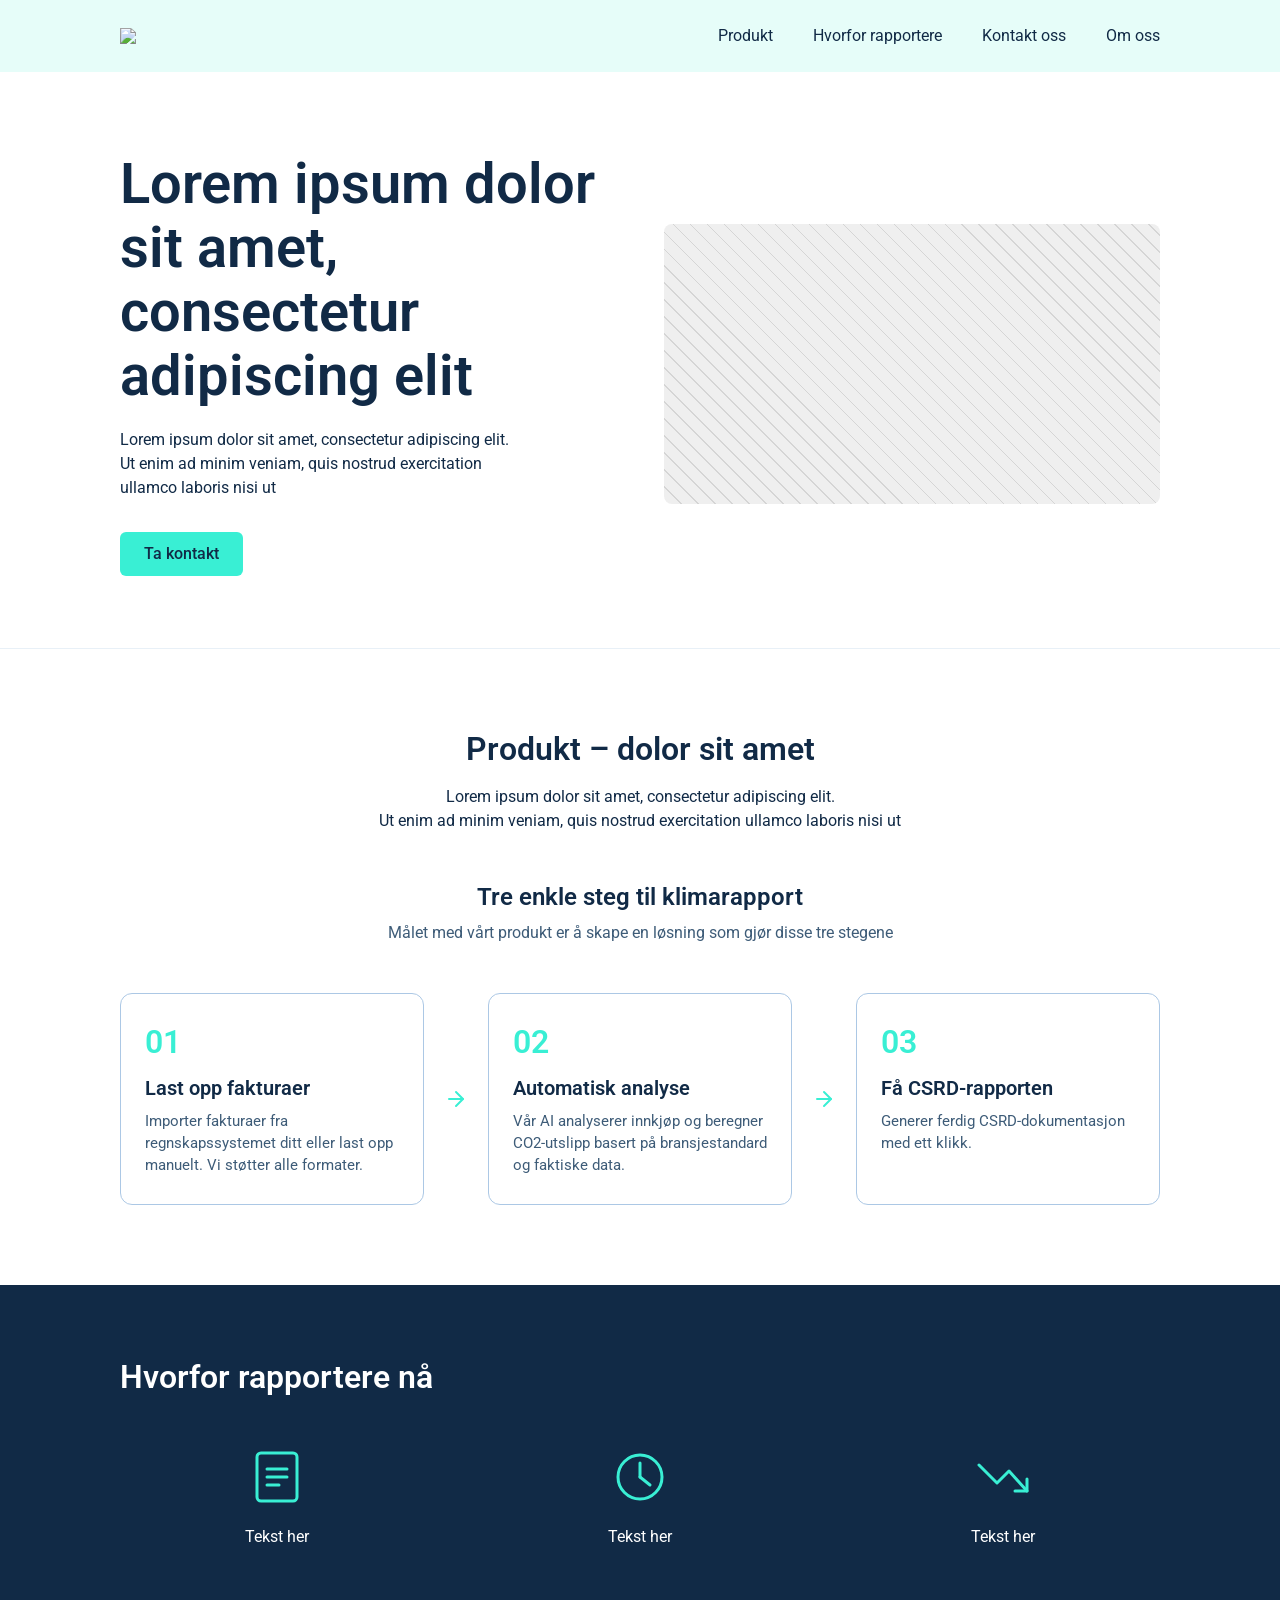
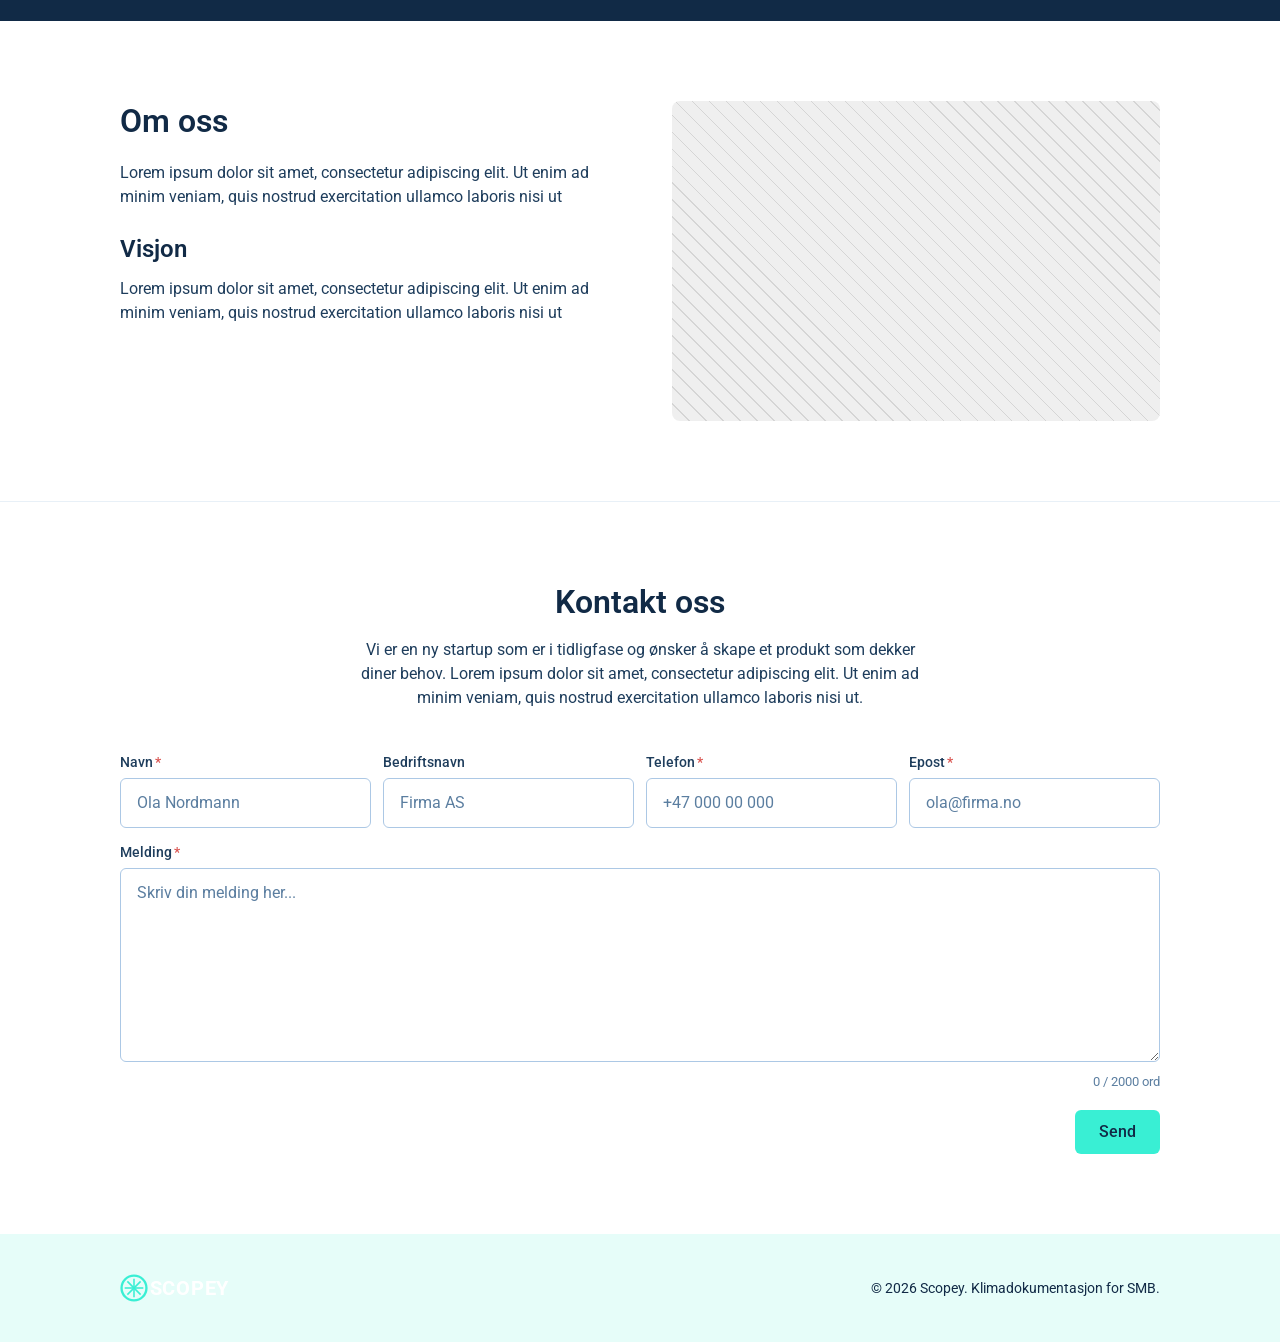
==== scopey.html @ 658cd79e "Add files via upload" ====
<!DOCTYPE html>
<html lang="no">
<head>
  <meta charset="UTF-8" />
  <meta name="viewport" content="width=device-width, initial-scale=1.0" />
  <title>Scopey – Klimadokumentasjon for SMB</title>
  <link href="https://fonts.googleapis.com/css2?family=Roboto:wght@400;500;600;700&display=swap" rel="stylesheet" />
  <link rel="stylesheet" href="scopey.css" />
</head>
<body>

  <!-- ═══ NAVBAR ══════════════════════════════════════ -->
  <nav>
    <div class="container nav-inner">
      <a href="#" class="logo">
        <img src="/Ikoner/SCOPEY LOGO.png">
      </a>
      <ul class="nav-links">
        <li><a href="#produkt">Produkt</a></li>
        <li><a href="#why">Hvorfor rapportere</a></li>
        <li><a href="#contact">Kontakt oss</a></li>
        <li><a href="#about">Om oss</a></li>
      </ul>
    </div>
  </nav>

  <!-- ═══ HERO ═════════════════════════════════════════ -->
  <section class="hero" id="hero">
    <div class="container">
      <div class="hero-inner">
        <div class="hero-text">
          <h1>Lorem ipsum dolor sit amet, consectetur adipiscing elit</h1>
          <p class="body-text">Lorem ipsum dolor sit amet, consectetur adipiscing elit. Ut enim ad minim veniam, quis nostrud exercitation ullamco laboris nisi ut</p>
          <a href="#contact" class="btn btn-primary">Ta kontakt</a>
        </div>
        <div class="img-placeholder img-placeholder-hero"></div>
      </div>
    </div>
  </section>

  <div class="section-divider"></div>

  <!-- ═══ PRODUCT ══════════════════════════════════════ -->
  <section class="section-product" id="produkt">
    <div class="container">
      <h2>Produkt – dolor sit amet</h2>
      <p class="body-text">Lorem ipsum dolor sit amet, consectetur adipiscing elit.<br>Ut enim ad minim veniam, quis nostrud exercitation ullamco laboris nisi ut</p>

      <h3 class="steps-header">Tre enkle steg til klimarapport</h3>
      <p class="body-text steps-subheader">Målet med vårt produkt er å skape en løsning som gjør disse tre stegene</p>

      <div class="steps-grid">

        <div class="step-card">
          <div class="step-number">01</div>
          <h3>Last opp fakturaer</h3>
          <p>Importer fakturaer fra regnskapssystemet ditt eller last opp manuelt. Vi støtter alle formater.</p>
        </div>

        <div class="step-arrow">
          <svg width="24" height="24" viewBox="0 0 24 24" fill="none" stroke="currentColor" stroke-width="2" stroke-linecap="round" stroke-linejoin="round">
            <line x1="5" y1="12" x2="19" y2="12"/>
            <polyline points="12 5 19 12 12 19"/>
          </svg>
        </div>

        <div class="step-card">
          <div class="step-number">02</div>
          <h3>Automatisk analyse</h3>
          <p>Vår AI analyserer innkjøp og beregner CO2-utslipp basert på bransjestandard og faktiske data.</p>
        </div>

        <div class="step-arrow">
          <svg width="24" height="24" viewBox="0 0 24 24" fill="none" stroke="currentColor" stroke-width="2" stroke-linecap="round" stroke-linejoin="round">
            <line x1="5" y1="12" x2="19" y2="12"/>
            <polyline points="12 5 19 12 12 19"/>
          </svg>
        </div>

        <div class="step-card">
          <div class="step-number">03</div>
          <h3>Få CSRD-rapporten</h3>
          <p>Generer ferdig CSRD-dokumentasjon med ett klikk.</p>
        </div>

      </div>
    </div>
  </section>

  <!-- ═══ WHY SECTION ══════════════════════════════════ -->
  <section class="section-why" id="why">
    <div class="container">
      <h2>Hvorfor rapportere nå</h2>
      <div class="why-grid">

        <div class="why-item">
          <svg class="why-icon" width="64" height="64" viewBox="0 0 64 64" fill="none" stroke="#39EFD4" stroke-width="3" stroke-linecap="round" stroke-linejoin="round">
            <rect x="12" y="8" width="40" height="48" rx="4"/>
            <line x1="22" y1="24" x2="42" y2="24"/>
            <line x1="22" y1="32" x2="42" y2="32"/>
            <line x1="22" y1="40" x2="34" y2="40"/>
          </svg>
          <p>Tekst her</p>
        </div>

        <div class="why-item">
          <svg class="why-icon" width="64" height="64" viewBox="0 0 64 64" fill="none" stroke="#39EFD4" stroke-width="3" stroke-linecap="round" stroke-linejoin="round">
            <circle cx="32" cy="32" r="22"/>
            <line x1="32" y1="18" x2="32" y2="32"/>
            <line x1="32" y1="32" x2="42" y2="40"/>
          </svg>
          <p>Tekst her</p>
        </div>

        <div class="why-item">
          <svg class="why-icon" width="64" height="64" viewBox="0 0 64 64" fill="none" stroke="#39EFD4" stroke-width="3" stroke-linecap="round" stroke-linejoin="round">
            <polyline points="8,20 26,38 38,26 56,46"/>
            <polyline points="44,46 56,46 56,34"/>
          </svg>
          <p>Tekst her</p>
        </div>

      </div>
    </div>
  </section>

  <!-- ═══ ABOUT ═════════════════════════════════════════ -->
  <section class="section-about" id="about">
    <div class="container">
      <div class="about-inner">
        <div class="about-text">
          <h2>Om oss</h2>
          <p class="body-text">Lorem ipsum dolor sit amet, consectetur adipiscing elit. Ut enim ad minim veniam, quis nostrud exercitation ullamco laboris nisi ut</p>
          <h3>Visjon</h3>
          <p class="body-text">Lorem ipsum dolor sit amet, consectetur adipiscing elit. Ut enim ad minim veniam, quis nostrud exercitation ullamco laboris nisi ut</p>
        </div>
        <div class="img-placeholder img-placeholder-about"></div>
      </div>
    </div>
  </section>

  <div class="section-divider"></div>

  <!-- ═══ CONTACT ═══════════════════════════════════════ -->
  <section class="section-contact" id="contact">
    <div class="container">
      <h2>Kontakt oss</h2>
      <p class="body-text">Vi er en ny startup som er i tidligfase og ønsker å skape et produkt som dekker diner behov. Lorem ipsum dolor sit amet, consectetur adipiscing elit. Ut enim ad minim veniam, quis nostrud exercitation ullamco laboris nisi ut.</p>

      <!-- Suksessmelding -->
      <div id="form-success" class="msg-success">
        <p>✓ Melding sendt!</p>
        <p>Takk for din henvendelse. Vi tar kontakt så snart som mulig.</p>
      </div>

      <!-- Feilmelding -->
      <div id="form-error" class="msg-error">
        <p>Noe gikk galt. Prøv igjen eller send e-post direkte.</p>
      </div>

      <form id="contact-form" class="contact-form" novalidate>
        <div class="form-row-4">

          <div class="form-group">
            <label class="form-label" for="f-navn">Navn<span class="required">*</span></label>
            <input id="f-navn" class="form-field" type="text" name="navn" placeholder="Ola Nordmann" />
            <span class="field-error" id="err-navn">Vennligst fyll inn navn.</span>
          </div>

          <div class="form-group">
            <label class="form-label" for="f-bedrift">Bedriftsnavn</label>
            <input id="f-bedrift" class="form-field" type="text" name="bedriftsnavn" placeholder="Firma AS" />
          </div>

          <div class="form-group">
            <label class="form-label" for="f-telefon">Telefon<span class="required">*</span></label>
            <input id="f-telefon" class="form-field" type="tel" name="telefon" placeholder="+47 000 00 000" />
            <span class="field-error" id="err-telefon">Vennligst fyll inn telefonnummer.</span>
          </div>

          <div class="form-group">
            <label class="form-label" for="f-epost">Epost<span class="required">*</span></label>
            <input id="f-epost" class="form-field" type="email" name="epost" placeholder="ola@firma.no" />
            <span class="field-error" id="err-epost">Vennligst fyll inn en gyldig e-postadresse.</span>
          </div>

        </div>

        <div class="form-group" style="margin-bottom: 16px;">
          <label class="form-label" for="f-melding">Melding<span class="required">*</span></label>
          <textarea id="f-melding" class="form-field" name="melding" placeholder="Skriv din melding her..." rows="7"></textarea>
          <div style="display: flex; justify-content: space-between; align-items: center;">
            <span class="field-error" id="err-melding">Vennligst skriv en melding (maks 2000 ord).</span>
            <span style="flex:1"></span>
            <span class="word-counter" id="word-counter">0 / 2000 ord</span>
          </div>
        </div>

        <div class="form-submit">
          <button id="submit-btn" type="submit" class="btn btn-primary">Send</button>
        </div>
      </form>
    </div>
  </section>

  <!-- ═══ FOOTER ════════════════════════════════════════ -->
  <footer>
    <div class="container footer-inner">
      <svg height="28" viewBox="0 0 160 36" fill="none" xmlns="http://www.w3.org/2000/svg">
        <circle cx="18" cy="18" r="16" stroke="#39EFD4" stroke-width="3" fill="none"/>
        <line x1="18" y1="6"  x2="18" y2="30" stroke="#39EFD4" stroke-width="2"/>
        <line x1="6"  y1="18" x2="30" y2="18" stroke="#39EFD4" stroke-width="2"/>
        <line x1="9.5"  y1="9.5"  x2="26.5" y2="26.5" stroke="#39EFD4" stroke-width="2"/>
        <line x1="26.5" y1="9.5"  x2="9.5"  y2="26.5" stroke="#39EFD4" stroke-width="2"/>
        <text x="38" y="27" font-family="Roboto, sans-serif" font-weight="700" font-size="26" fill="#ffffff" letter-spacing="1">SCOPEY</text>
      </svg>
      <p class="footer-copy">© 2026 Scopey. Klimadokumentasjon for SMB.</p>
    </div>
  </footer>

  <script src="scopey.js"></script>
</body>
</html>
---- scopey.css ----
/* ─── CSS Variables ─────────────────────────────── */
:root {
  /* Primary (Accent) */
  --accent-50:  #f0f5fb;
  --accent-100: #dce8f5;
  --accent-200: #c3d7ee;
  --accent-300: #acc8e5;
  --accent-400: #8fb4d9;
  --accent-500: #6b97c4;
  --accent-600: #4d7aaf;

  /* Neutral */
  --neutral-900: #112a46;
  --neutral-700: #1e3d5c;
  --neutral-500: #3e5c78;
  --neutral-400: #5b7ea0;
  --neutral-300: #8bafc8;
  --neutral-200: #bdd3e5;
  --neutral-100: #e8f0f7;
  --neutral-50:  #f5f8fb;

  /* Secondary (Brand green) */
  --brand-900:  #003E35;
  --brand-700:  #0d6b55;
  --brand-500:  #12a07e;
  --brand-400:  #20c49a;
  --brand-300:  #39efd4;
  --brand-200:  #7af6e4;
  --brand-100:  #b5faf2;
  --brand-50:   #e6fdf9;

  /* Semantic */
  --error:   #d9534f;
  --success: #4cce4c;
  --warning: #d4b84a;
  --default: #e6fdf9;

  /* Text */
  --text-primary:   #112a46;
  --text-secondary: #acc8e5;
  --text-on-dark:   #ffffff;

  /* Borders */
  --border-default: #5b7ea0;
  --border-light:   #acc8e5;
  --border-brand:   #0d6b55;

  /* Border hover */
  --border-hover-dark:  #1e3d5c;
  --border-hover-light: #bdd3e5;
  --border-hover-brand: #0a3d30;

  /* Layout */
  --max-width: 1120px;
  --nav-height: 72px;
}

/* ─── Reset & Base ──────────────────────────────── */
*, *::before, *::after { box-sizing: border-box; margin: 0; padding: 0; }

html { scroll-behavior: smooth; }

body {
  font-family: 'Roboto', sans-serif;
  font-size: 16px;
  font-weight: 400;
  line-height: 24px;
  color: var(--text-primary);
  background: #fff;
}

img { display: block; max-width: 100%; }
a   { text-decoration: none; color: inherit; }

/* ─── Typography ────────────────────────────────── */
h1 {
  font-size: 56px;
  font-weight: 600;
  line-height: 64px;
  color: var(--neutral-900);
}
h2 {
  font-size: 32px;
  font-weight: 600;
  line-height: 40px;
  color: var(--neutral-900);
}
h3 {
  font-size: 24px;
  font-weight: 600;
  line-height: 32px;
  color: var(--neutral-900);
}
.body-text {
  font-size: 16px;
  font-weight: 400;
  line-height: 24px;
}
.small-text {
  font-size: 14px;
  font-weight: 400;
  line-height: 22px;
}
.label {
  font-size: 16px;
  font-weight: 500;
  line-height: 24px;
}

/* ─── Utility ───────────────────────────────────── */
.container {
  width: 100%;
  max-width: var(--max-width);
  margin: 0 auto;
  padding: 0 40px;
}

/* ─── Button ────────────────────────────────────── */
.btn {
  display: inline-flex;
  align-items: center;
  justify-content: center;
  padding: 10px 24px;
  border-radius: 6px;
  font-family: 'Roboto', sans-serif;
  font-size: 16px;
  font-weight: 500;
  line-height: 24px;
  cursor: pointer;
  border: none;
  transition: background 0.2s, color 0.2s;
}
.btn-primary {
  background: var(--brand-300);
  color: var(--neutral-900);
}
.btn-primary:hover { background: var(--brand-400); }

/* ─── NAVBAR ────────────────────────────────────── */
nav {
  position: sticky;
  top: 0;
  z-index: 100;
  background: var(--brand-50);
  height: var(--nav-height);
}
.nav-inner {
  display: flex;
  align-items: center;
  justify-content: space-between;
  height: 100%;
}
.logo {
  display: flex;
  align-items: center;
  gap: 0;
}
.logo-svg { height: 32px; }

.nav-links {
  display: flex;
  align-items: center;
  gap: 40px;
  list-style: none;
}
.nav-links a {
  color: var(--text-primary);
  font-size: 16px;
  font-weight: 400;
  line-height: 24px;
  transition: color 0.2s;
}
.nav-links a:hover { color: var(--neutral-700); }

/* ─── HERO ──────────────────────────────────────── */
.hero {
  padding: 80px 0 72px;
}
.hero-inner {
  display: grid;
  grid-template-columns: 1fr 1fr;
  align-items: center;
  gap: 48px;
}
.hero-text h1 { margin-bottom: 20px; }
.hero-text p  { margin-bottom: 32px; color: var(--neutral-900); max-width: 400px; }

.img-placeholder {
  background: repeating-linear-gradient(
    45deg,
    #d5d5d5 0px, #d5d5d5 1px,
    #efefef 1px, #efefef 12px
  );
  border-radius: 8px;
}
.img-placeholder-hero  { height: 280px; }
.img-placeholder-about { height: 320px; }

/* ─── PRODUCT SECTION ───────────────────────────── */
.section-product {
  padding: 80px 0;
  text-align: center;
}
.section-product h2 { margin-bottom: 16px; }
.section-product > .container > .body-text {
  max-width: 560px;
  margin: 0 auto 48px;
}
.steps-header    { margin-bottom: 8px; }
.steps-subheader { color: var(--neutral-500); margin-bottom: 40px; }

.steps-grid {
  display: grid;
  grid-template-columns: 1fr auto 1fr auto 1fr;
  align-items: stretch;
  gap: 0;
}
.step-card {
  background: #fff;
  border: 1px solid var(--border-light);
  border-radius: 12px;
  padding: 28px 24px;
  text-align: left;
  display: flex;
  flex-direction: column;
}
.step-number {
  font-size: 32px;
  font-weight: 600;
  line-height: 40px;
  color: var(--brand-300);
  margin-bottom: 12px;
}
.step-card h3 { margin-bottom: 8px; font-size: 20px; line-height: 28px; }
.step-card p  { color: var(--neutral-500); font-size: 15px; line-height: 22px; flex: 1; }

.step-arrow {
  display: flex;
  align-items: center;
  justify-content: center;
  padding: 0 20px;
}
.step-arrow svg { color: var(--brand-300); flex-shrink: 0; }

/* ─── WHY SECTION ───────────────────────────────── */
.section-why {
  background: var(--neutral-900);
  padding: 72px 0;
}
.section-why h2 { color: #fff; margin-bottom: 48px; }

.why-grid {
  display: grid;
  grid-template-columns: repeat(3, 1fr);
  gap: 48px;
  text-align: center;
}
.why-item { display: flex; flex-direction: column; align-items: center; gap: 16px; }
.why-icon { color: var(--brand-300); }
.why-item p { color: #fff; font-size: 16px; }

/* ─── ABOUT SECTION ─────────────────────────────── */
.section-about { padding: 80px 0; }
.about-inner {
  display: grid;
  grid-template-columns: 1fr 1fr;
  gap: 64px;
  align-items: start;
}
.about-text h2 { margin-bottom: 20px; }
.about-text p  { margin-bottom: 24px; color: var(--neutral-700); }
.about-text h3 { margin-bottom: 12px; }

/* ─── CONTACT SECTION ───────────────────────────── */
.section-contact {
  padding: 80px 0;
  text-align: center;
}
.section-contact h2 { margin-bottom: 16px; }
.section-contact > .container > .body-text {
  max-width: 560px;
  margin: 0 auto 40px;
  color: var(--neutral-700);
}

/* Form */
.form-group   { display: flex; flex-direction: column; gap: 4px; }
.form-label   { font-size: 14px; font-weight: 500; color: var(--neutral-700); text-align: left; }
.form-label .required { color: var(--error); margin-left: 2px; }

.field-error {
  font-size: 13px;
  color: var(--error);
  display: none;
  text-align: left;
  margin-top: 2px;
}

.form-field {
  width: 100%;
  padding: 12px 16px;
  border: 1px solid var(--border-light);
  border-radius: 6px;
  font-family: 'Roboto', sans-serif;
  font-size: 16px;
  font-weight: 400;
  line-height: 24px;
  color: var(--text-primary);
  background: #fff;
  outline: none;
  transition: border-color 0.2s;
}
.form-field::placeholder { color: var(--neutral-400); }
.form-field:focus         { border-color: var(--brand-300); }
.form-field.invalid       { border-color: var(--error) !important; background: #fff8f8; }
.form-field.valid         { border-color: var(--brand-400); }

textarea.form-field {
  resize: vertical;
  min-height: 160px;
}

.form-row-4 {
  display: grid;
  grid-template-columns: 1fr 1fr 1fr 1fr;
  gap: 12px;
  margin-bottom: 12px;
}

.word-counter {
  font-size: 13px;
  color: var(--neutral-400);
  text-align: right;
  margin-top: 4px;
}
.word-counter.over { color: var(--error); font-weight: 500; }

.form-submit { display: flex; justify-content: flex-end; }

/* Feedback messages */
.msg-success {
  display: none;
  background: var(--brand-50);
  border: 1px solid var(--brand-300);
  border-radius: 8px;
  padding: 24px;
  text-align: center;
  margin-bottom: 24px;
}
.msg-success p:first-child {
  color: var(--neutral-900);
  font-size: 18px;
  font-weight: 600;
  margin-bottom: 8px;
}
.msg-success p:last-child { color: var(--neutral-700); }

.msg-error {
  display: none;
  background: #fdf0f0;
  border: 1px solid var(--error);
  border-radius: 8px;
  padding: 16px;
  text-align: center;
  margin-bottom: 24px;
}
.msg-error p { color: var(--error); }

/* ─── DIVIDER ───────────────────────────────────── */
.section-divider { width: 100%; height: 1px; background: var(--neutral-100); }

/* ─── FOOTER ────────────────────────────────────── */
footer {
  background: var(--brand-50);
  padding: 40px 0;
}
.footer-inner {
  display: flex;
  align-items: center;
  justify-content: space-between;
}
.footer-copy { color: var(--text-primary); font-size: 14px; line-height: 22px; }
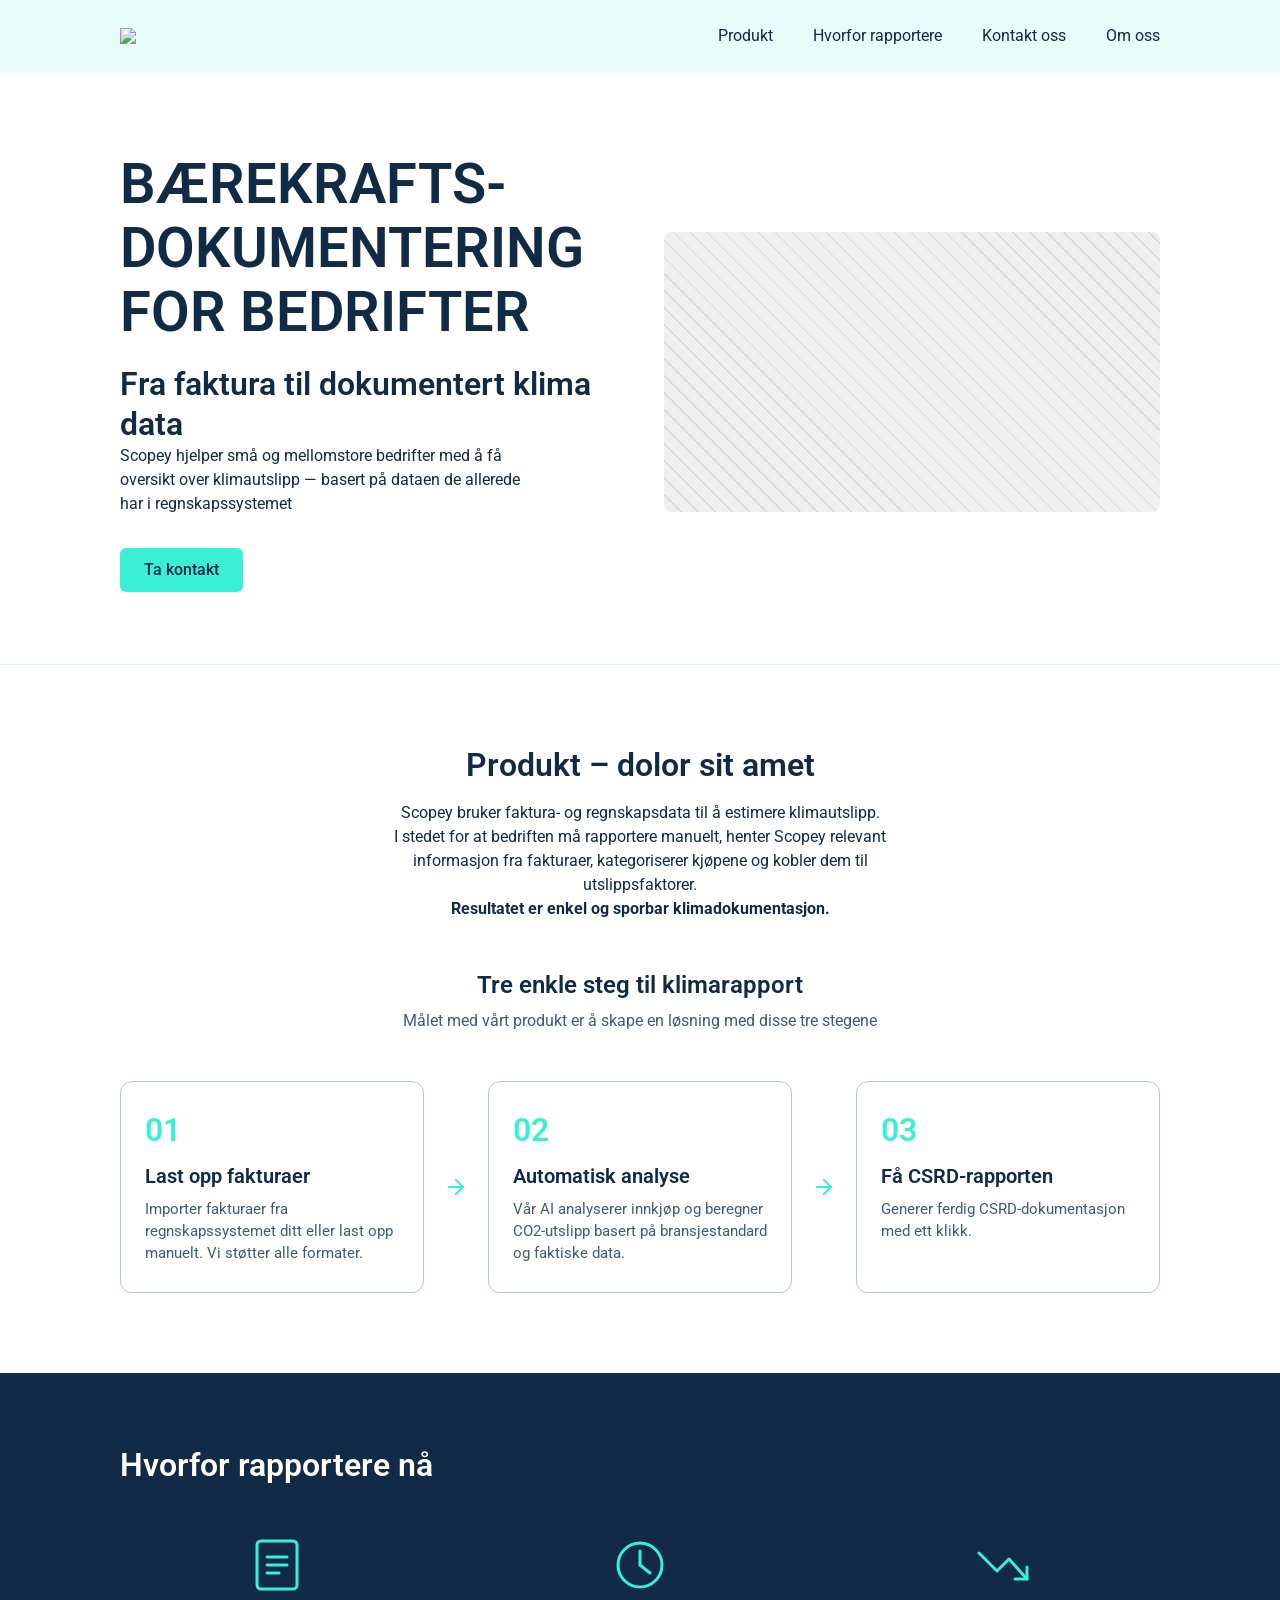
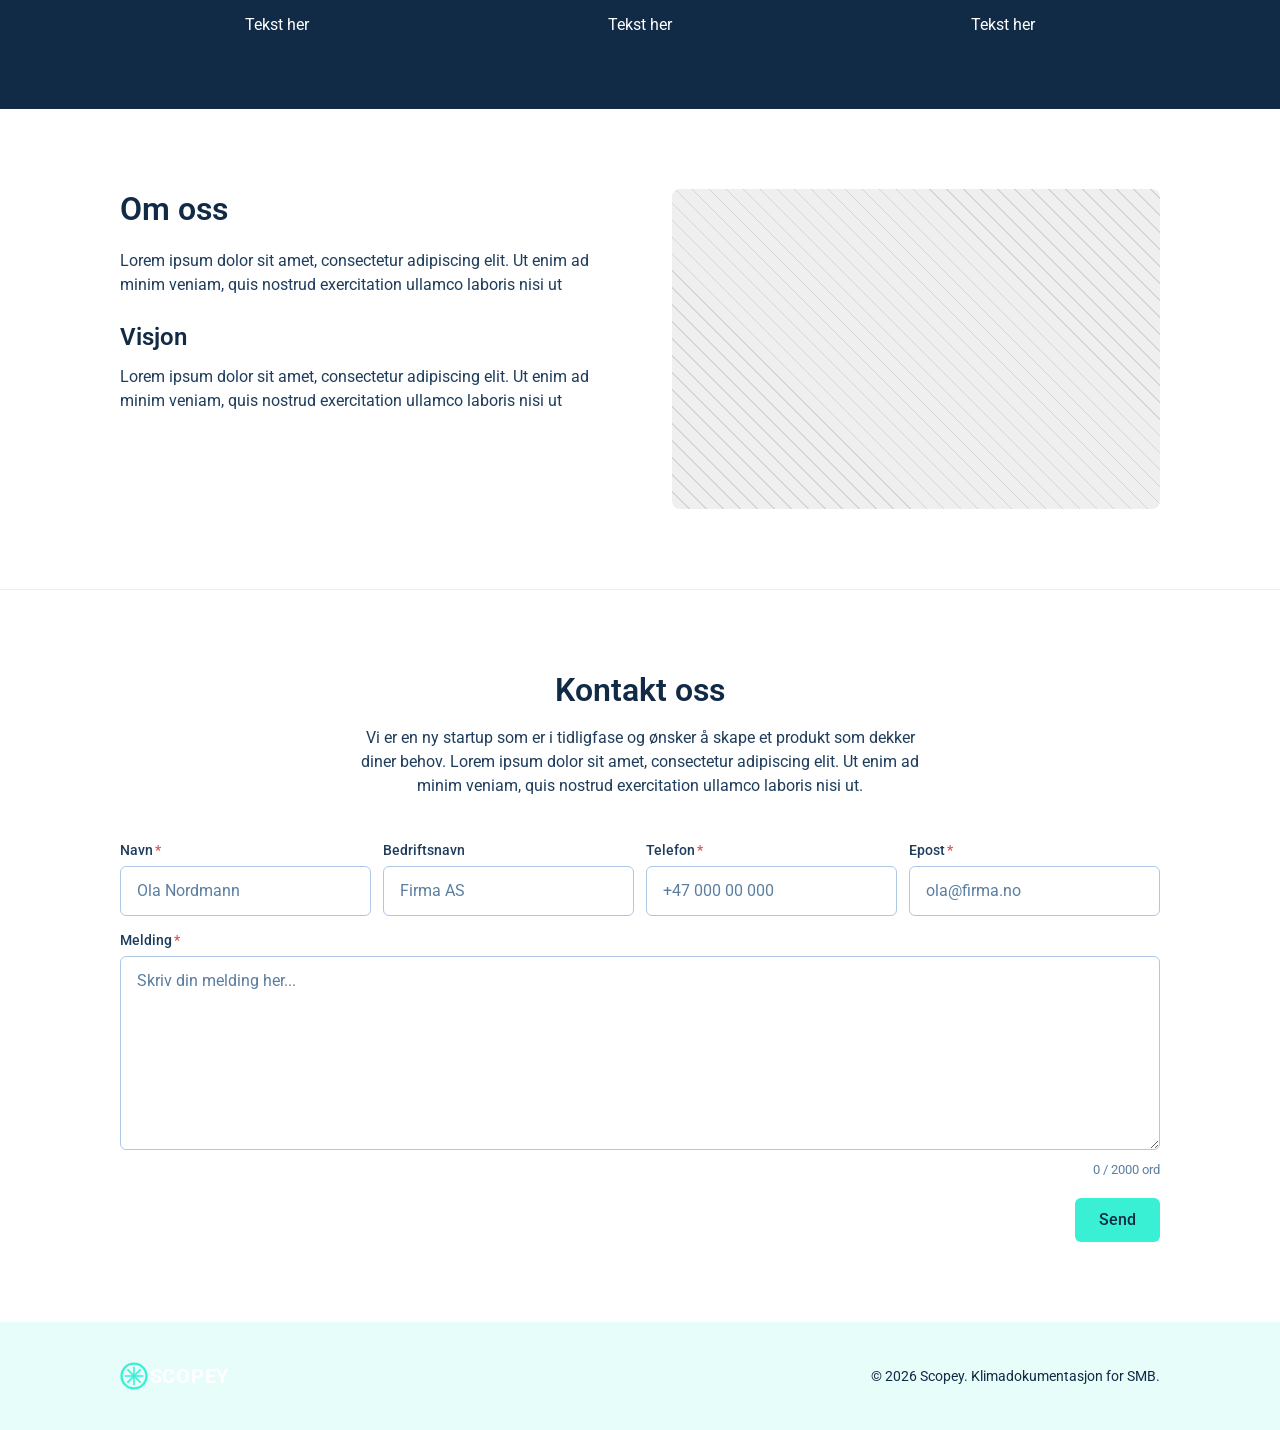
==== commit d9daf37e: "Update scopey.html fikset litt tekst i første del og produkt" ====
--- a/scopey.html
+++ b/scopey.html
@@ -29,8 +29,9 @@
     <div class="container">
       <div class="hero-inner">
         <div class="hero-text">
-          <h1>Lorem ipsum dolor sit amet, consectetur adipiscing elit</h1>
-          <p class="body-text">Lorem ipsum dolor sit amet, consectetur adipiscing elit. Ut enim ad minim veniam, quis nostrud exercitation ullamco laboris nisi ut</p>
+          <h1>BÆREKRAFTS-DOKUMENTERING FOR BEDRIFTER</h1>
+          <H2>Fra faktura til dokumentert klima data</H2>
+          <p class="body-text">Scopey hjelper små og mellomstore bedrifter med å få oversikt over klimautslipp — basert på dataen de allerede har i regnskapssystemet</p>
           <a href="#contact" class="btn btn-primary">Ta kontakt</a>
         </div>
         <div class="img-placeholder img-placeholder-hero"></div>
@@ -44,10 +45,14 @@
   <section class="section-product" id="produkt">
     <div class="container">
       <h2>Produkt – dolor sit amet</h2>
-      <p class="body-text">Lorem ipsum dolor sit amet, consectetur adipiscing elit.<br>Ut enim ad minim veniam, quis nostrud exercitation ullamco laboris nisi ut</p>
+      <p class="body-text">Scopey bruker faktura- og regnskapsdata til å estimere klimautslipp.
+
+<br>I stedet for at bedriften må rapportere manuelt, henter Scopey relevant informasjon fra fakturaer, kategoriserer kjøpene og kobler dem til utslippsfaktorer.
+
+<br><strong>Resultatet er enkel og sporbar klimadokumentasjon.</strong></p>
 
       <h3 class="steps-header">Tre enkle steg til klimarapport</h3>
-      <p class="body-text steps-subheader">Målet med vårt produkt er å skape en løsning som gjør disse tre stegene</p>
+      <p class="body-text steps-subheader">Målet med vårt produkt er å skape en løsning med disse tre stegene</p>
 
       <div class="steps-grid">
 
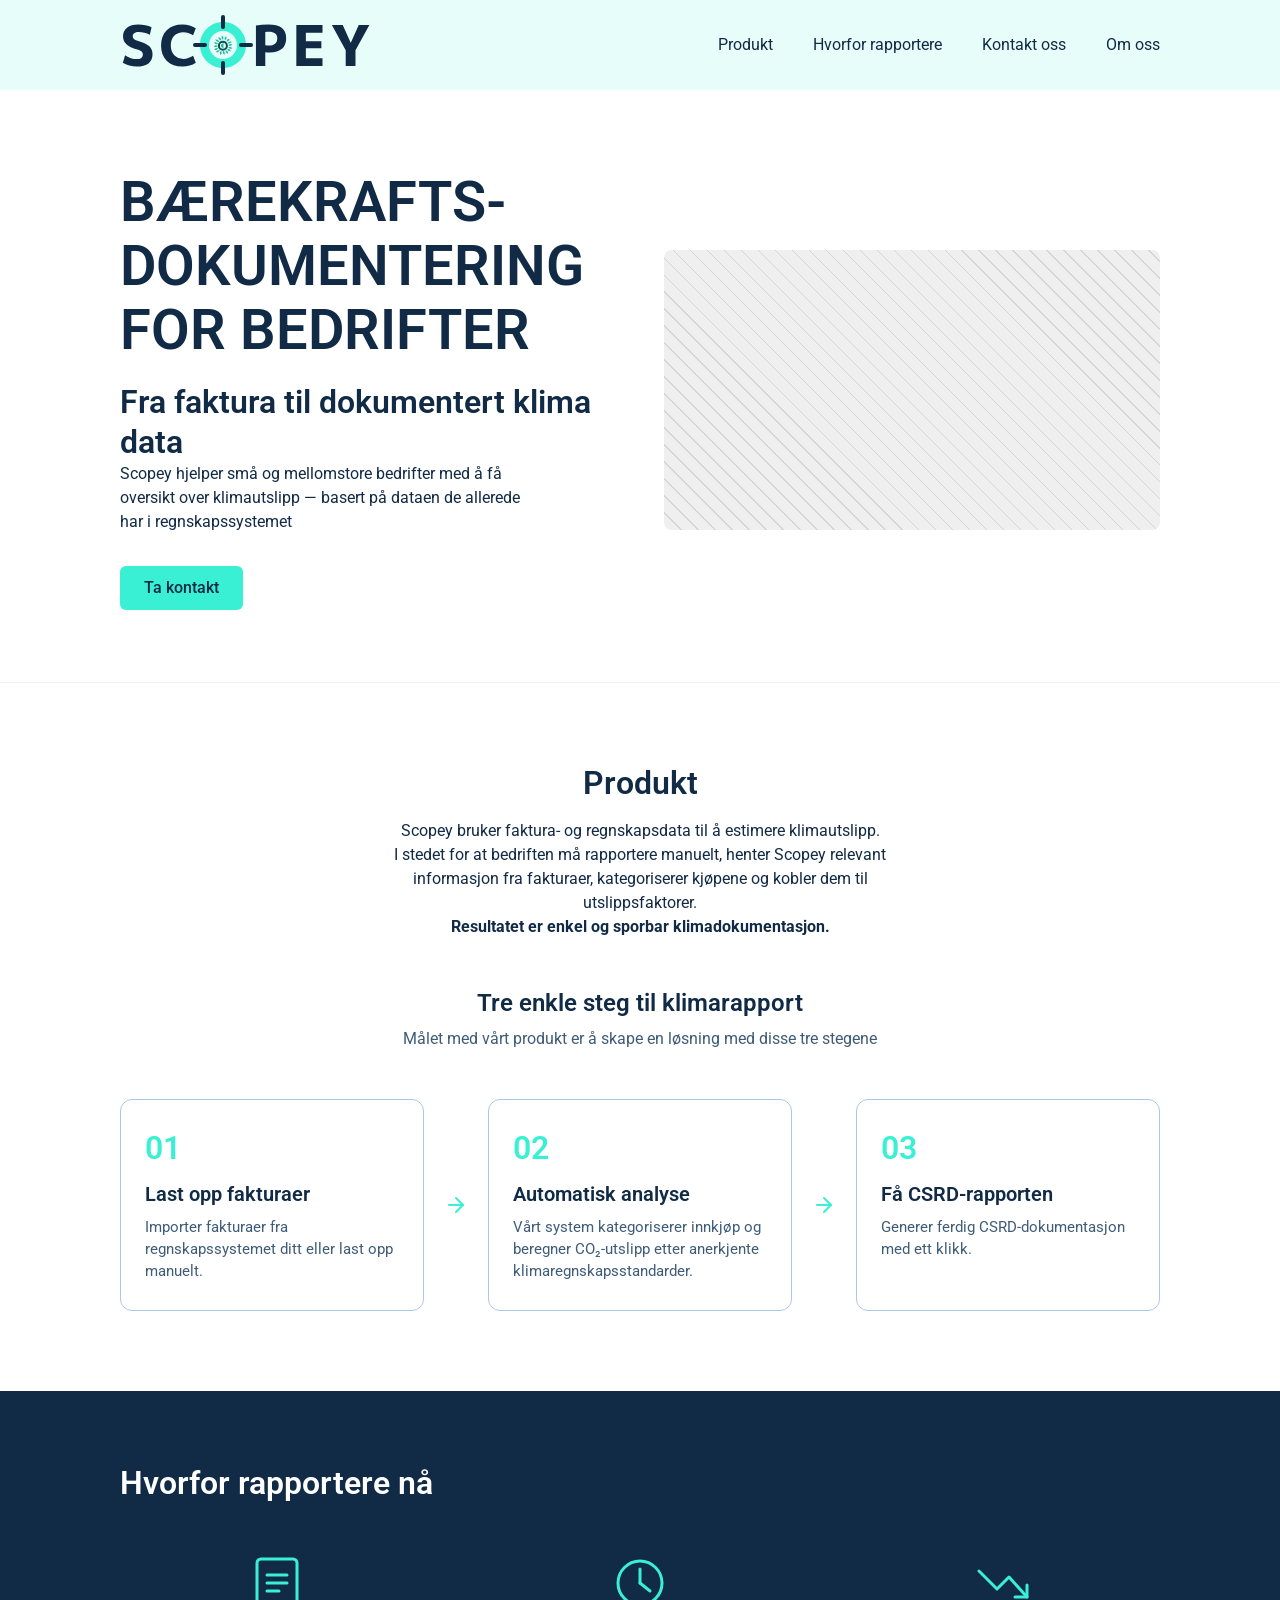
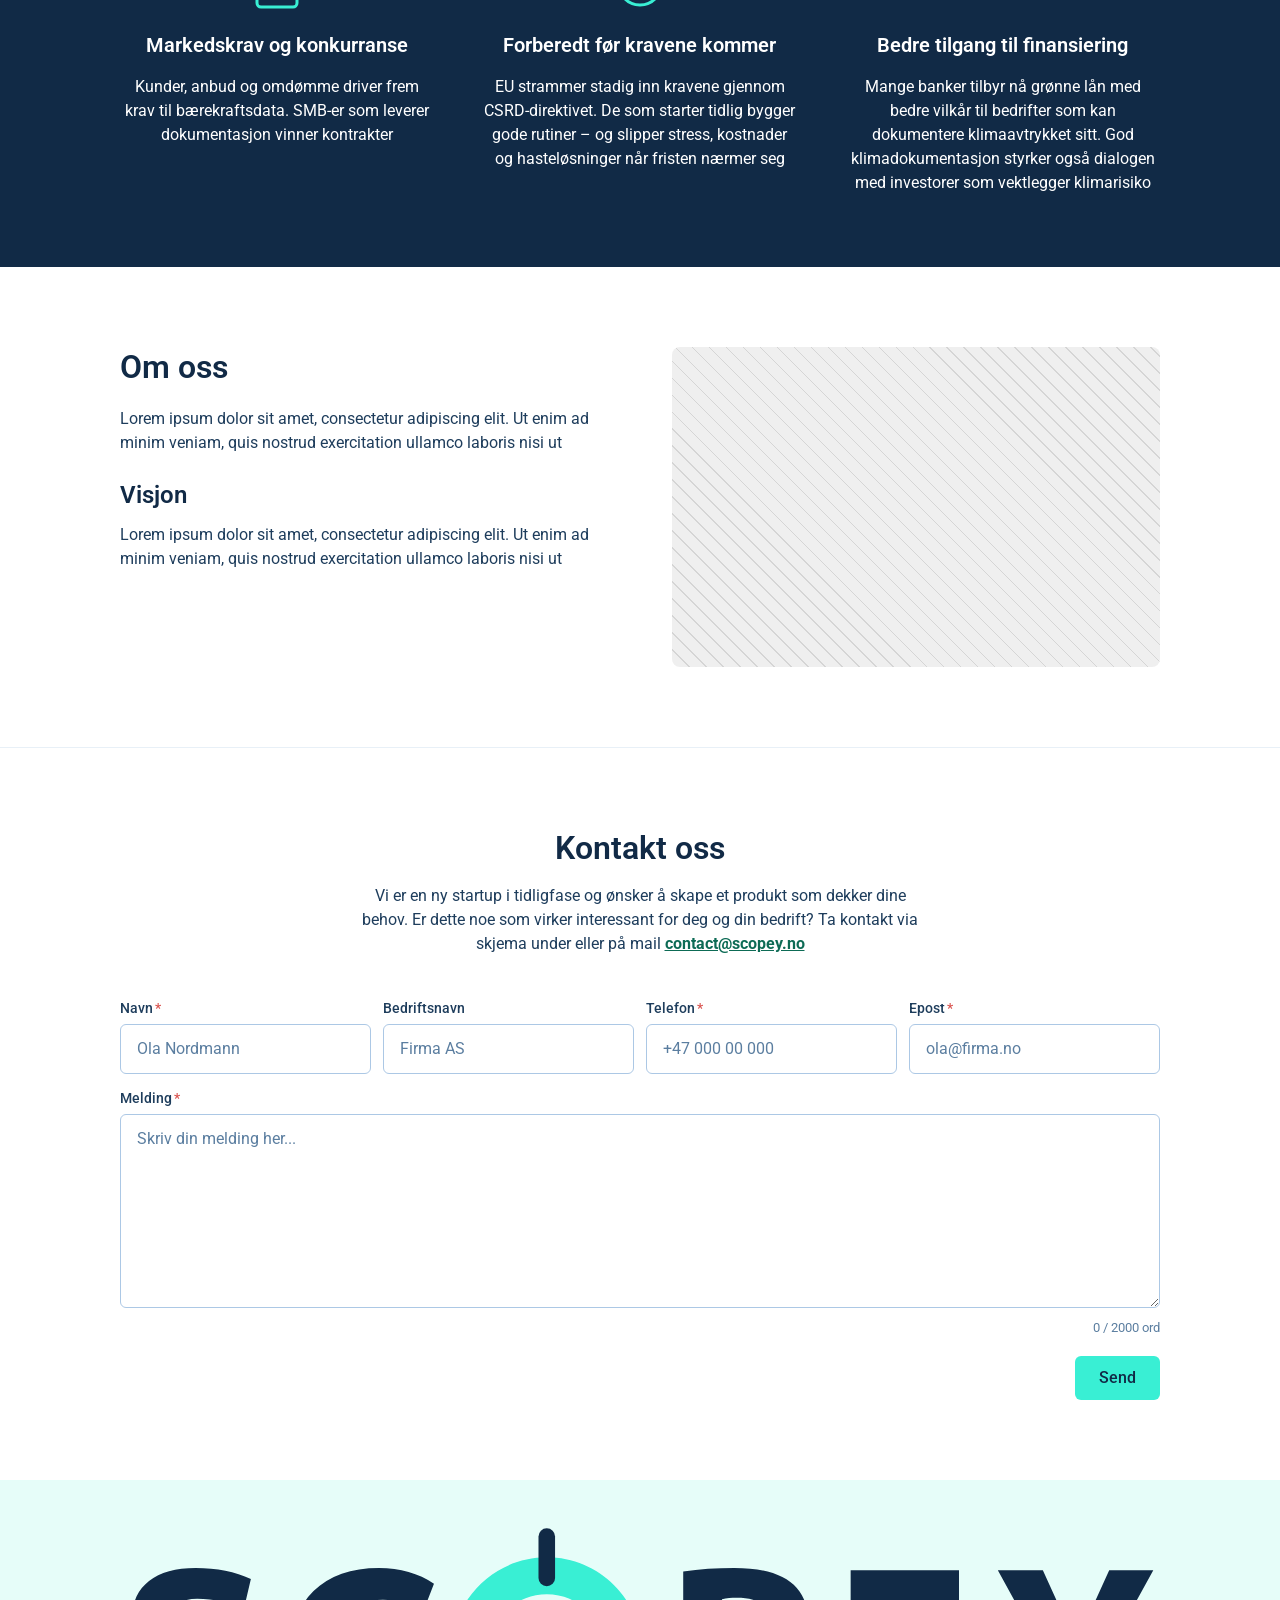
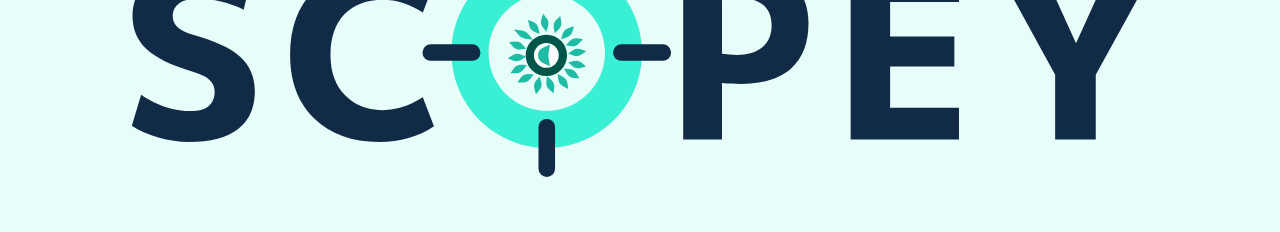
==== commit 0d298704: "Oppdatert stil og litt tekst" ====
--- a/scopey.html
+++ b/scopey.html
@@ -13,7 +13,7 @@
   <nav>
     <div class="container nav-inner">
       <a href="#" class="logo">
-        <img src="/Ikoner/SCOPEY LOGO.png">
+        <img src="SCOPEY LOGO.svg">
       </a>
       <ul class="nav-links">
         <li><a href="#produkt">Produkt</a></li>
@@ -44,7 +44,7 @@
   <!-- ═══ PRODUCT ══════════════════════════════════════ -->
   <section class="section-product" id="produkt">
     <div class="container">
-      <h2>Produkt – dolor sit amet</h2>
+      <h2>Produkt</h2>
       <p class="body-text">Scopey bruker faktura- og regnskapsdata til å estimere klimautslipp.
 
 <br>I stedet for at bedriften må rapportere manuelt, henter Scopey relevant informasjon fra fakturaer, kategoriserer kjøpene og kobler dem til utslippsfaktorer.
@@ -59,7 +59,7 @@
         <div class="step-card">
           <div class="step-number">01</div>
           <h3>Last opp fakturaer</h3>
-          <p>Importer fakturaer fra regnskapssystemet ditt eller last opp manuelt. Vi støtter alle formater.</p>
+          <p>Importer fakturaer fra regnskapssystemet ditt eller last opp manuelt.</p>
         </div>
 
         <div class="step-arrow">
@@ -72,7 +72,7 @@
         <div class="step-card">
           <div class="step-number">02</div>
           <h3>Automatisk analyse</h3>
-          <p>Vår AI analyserer innkjøp og beregner CO2-utslipp basert på bransjestandard og faktiske data.</p>
+          <p>Vårt system kategoriserer innkjøp og beregner CO₂-utslipp etter anerkjente klimaregnskapsstandarder.</p>
         </div>
 
         <div class="step-arrow">
@@ -105,7 +105,9 @@
             <line x1="22" y1="32" x2="42" y2="32"/>
             <line x1="22" y1="40" x2="34" y2="40"/>
           </svg>
-          <p>Tekst her</p>
+          <h3>Markedskrav og konkurranse</h3>
+          <p>Kunder, anbud og omdømme driver frem krav til bærekraftsdata. 
+            SMB-er som leverer dokumentasjon vinner kontrakter</p>
         </div>
 
         <div class="why-item">
@@ -114,7 +116,10 @@
             <line x1="32" y1="18" x2="32" y2="32"/>
             <line x1="32" y1="32" x2="42" y2="40"/>
           </svg>
-          <p>Tekst her</p>
+          <h3>Forberedt før kravene kommer</h3>
+          <p>EU strammer stadig inn kravene gjennom CSRD-direktivet. 
+            De som starter tidlig bygger gode rutiner – og slipper stress, 
+            kostnader og hasteløsninger når fristen nærmer seg</p>
         </div>
 
         <div class="why-item">
@@ -122,7 +127,10 @@
             <polyline points="8,20 26,38 38,26 56,46"/>
             <polyline points="44,46 56,46 56,34"/>
           </svg>
-          <p>Tekst her</p>
+          <h3>Bedre tilgang til finansiering</h3>
+          <p>Mange banker tilbyr nå grønne lån med bedre vilkår til bedrifter som kan 
+            dokumentere klimaavtrykket sitt. God klimadokumentasjon styrker også dialogen med 
+            investorer som vektlegger klimarisiko</p>
         </div>
 
       </div>
@@ -150,7 +158,11 @@
   <section class="section-contact" id="contact">
     <div class="container">
       <h2>Kontakt oss</h2>
-      <p class="body-text">Vi er en ny startup som er i tidligfase og ønsker å skape et produkt som dekker diner behov. Lorem ipsum dolor sit amet, consectetur adipiscing elit. Ut enim ad minim veniam, quis nostrud exercitation ullamco laboris nisi ut.</p>
+      <p class="body-text">Vi er en ny startup i tidligfase og ønsker å skape et produkt som dekker dine behov. 
+        Er dette noe som virker interessant for deg og din bedrift? 
+        Ta kontakt via skjema under eller på mail 
+        <a href="mailto:contact@scopey.no" class="email-link"><strong>contact@scopey.no</strong></a>
+      </p>
 
       <!-- Suksessmelding -->
       <div id="form-success" class="msg-success">
@@ -210,16 +222,33 @@
 
   <!-- ═══ FOOTER ════════════════════════════════════════ -->
   <footer>
-    <div class="container footer-inner">
-      <svg height="28" viewBox="0 0 160 36" fill="none" xmlns="http://www.w3.org/2000/svg">
-        <circle cx="18" cy="18" r="16" stroke="#39EFD4" stroke-width="3" fill="none"/>
-        <line x1="18" y1="6"  x2="18" y2="30" stroke="#39EFD4" stroke-width="2"/>
-        <line x1="6"  y1="18" x2="30" y2="18" stroke="#39EFD4" stroke-width="2"/>
-        <line x1="9.5"  y1="9.5"  x2="26.5" y2="26.5" stroke="#39EFD4" stroke-width="2"/>
-        <line x1="26.5" y1="9.5"  x2="9.5"  y2="26.5" stroke="#39EFD4" stroke-width="2"/>
-        <text x="38" y="27" font-family="Roboto, sans-serif" font-weight="700" font-size="26" fill="#ffffff" letter-spacing="1">SCOPEY</text>
-      </svg>
-      <p class="footer-copy">© 2026 Scopey. Klimadokumentasjon for SMB.</p>
+    <div class="container">
+      <svg xmlns="http://www.w3.org/2000/svg" viewBox="0 0 251 64" fill="none">
+        <path d="M29.848 21.6401C26.3013 19.8854 22.568 19.0081 18.648 19.0081C16.7067 19.0081 15.232 19.3814 14.224 20.1281C13.216 20.8748 12.712 21.8828 12.712 23.1521C12.712 25.2428 14.28 26.7361 17.416 27.6321C22.9787 29.1628 26.88 30.9921 29.12 33.1201C31.3973 35.2481 32.536 37.9921 32.536 41.3521C32.536 45.3094 31.192 48.3334 28.504 50.4241C25.816 52.5148 21.84 53.5601 16.576 53.5601C14.224 53.5601 11.7787 53.2054 9.23996 52.4961C6.70129 51.7494 4.57329 50.7974 2.85596 49.6401L5.09596 42.1921C8.90396 44.8054 12.8613 46.1121 16.968 46.1121C18.9093 46.1121 20.3653 45.7201 21.336 44.9361C22.344 44.1148 22.848 42.9761 22.848 41.5201C22.848 40.3254 22.4373 39.3548 21.616 38.6081C20.832 37.8614 19.432 37.1894 17.416 36.5921C12.3013 35.0988 8.62396 33.2881 6.38396 31.1601C4.14396 28.9948 3.02396 26.3254 3.02396 23.1521C3.02396 19.6054 4.34929 16.7868 6.99996 14.6961C9.68796 12.6054 13.44 11.5601 18.256 11.5601C23.3707 11.5601 27.8133 12.4561 31.584 14.2481L29.848 21.6401ZM63.4519 19.2321C59.5319 19.2321 56.4333 20.4081 54.1559 22.7601C51.9159 25.1121 50.7959 28.3788 50.7959 32.5601C50.7959 36.6668 51.9719 39.9148 54.3239 42.3041C56.6759 44.6934 59.7186 45.8881 63.4519 45.8881C66.6999 45.8881 69.9106 44.8614 73.0839 42.8081L75.7719 49.7521C72.0386 52.2908 67.6146 53.5601 62.4999 53.5601C56.0039 53.5601 50.7959 51.6748 46.8759 47.9041C42.9933 44.1334 41.0519 39.0188 41.0519 32.5601C41.0519 26.0268 42.9373 20.8934 46.7079 17.1601C50.5159 13.4268 55.7799 11.5601 62.4999 11.5601C67.6146 11.5601 72.0386 12.8294 75.7719 15.3681L73.0839 22.3121C69.9106 20.2588 66.6999 19.2321 63.4519 19.2321ZM135.93 12.4001C139.813 11.8401 143.92 11.5601 148.25 11.5601C160.197 11.5601 166.17 16.0028 166.17 24.8881C166.17 29.7041 164.77 33.3628 161.97 35.8641C159.208 38.3281 155.138 39.5601 149.762 39.5601C148.418 39.5601 146.925 39.4854 145.282 39.3361V53.0001H135.93V12.4001ZM145.282 32.2801C146.477 32.4668 147.653 32.5601 148.81 32.5601C151.498 32.5601 153.57 31.9441 155.026 30.7121C156.52 29.4428 157.266 27.6881 157.266 25.4481C157.266 21.0054 154.448 18.7841 148.81 18.7841C147.578 18.7841 146.402 18.8961 145.282 19.1201V32.2801ZM185.86 19.7921V28.1361H201.372V35.3601H185.86V45.3281H202.492V53.0001H176.34V12.1201H202.492V19.7921H185.86ZM222.729 12.1201L230.681 29.6481H230.793L238.745 12.1201H249.385L235.497 37.3201V53.0001H225.697V37.3201L211.865 12.1201H222.729Z" fill="#112A46"/>
+        <path d="M126 32C126 44.7025 115.703 55 103 55C90.2975 55 80 44.7025 80 32C80 19.2975 90.2975 9 103 9C115.703 9 126 19.2975 126 32ZM88.9424 32C88.9424 39.7638 95.2362 46.0576 103 46.0576C110.764 46.0576 117.058 39.7638 117.058 32C117.058 24.2362 110.764 17.9424 103 17.9424C95.2362 17.9424 88.9424 24.2362 88.9424 32Z" fill="#39EFD4"/>
+        <path d="M103 4V14" stroke="#112A46" stroke-width="4" stroke-linecap="round"/>
+        <path d="M103 50V60" stroke="#112A46" stroke-width="4" stroke-linecap="round"/>
+        <path d="M121 32H131" stroke="#112A46" stroke-width="4" stroke-linecap="round"/>
+        <path d="M75 32H85" stroke="#112A46" stroke-width="4" stroke-linecap="round"/>
+        <path d="M102.894 36.672C105.103 36.672 106.894 34.8811 106.894 32.672C106.894 30.4629 105.103 28.672 102.894 28.672C100.685 28.672 98.894 30.4629 98.894 32.672C98.894 34.8811 100.685 36.672 102.894 36.672Z" fill="#F9FCF8" stroke="#005649" stroke-width="2"/>
+        <path d="M102.48 31.7618C102.44 32.0071 102.394 32.3248 102.394 32.672C102.394 33.0187 102.44 33.336 102.48 33.5812C102.135 33.4236 101.894 33.0764 101.894 32.672C101.894 32.2675 102.134 31.9193 102.48 31.7618Z" fill="#F9FCF8" stroke="#1EBCA5" stroke-width="2"/>
+        <path d="M96.8843 27.4161C97.1238 27.447 97.3564 27.5223 97.562 27.6447C97.7021 27.7281 97.8139 27.8249 97.9028 27.9269C97.6636 27.896 97.4313 27.8215 97.2261 27.6993C97.0855 27.6156 96.9733 27.5185 96.8843 27.4161Z" fill="#1EBCA5" stroke="#1EBCA5" stroke-width="1.45455"/>
+        <path d="M95.3577 30.0512C95.5686 30.0245 95.7893 30.0472 96.004 30.1277C96.2253 30.2107 96.4147 30.3456 96.5637 30.5146C96.3531 30.5411 96.133 30.5191 95.9185 30.4388C95.6969 30.3557 95.5068 30.2205 95.3577 30.0512Z" fill="#1EBCA5" stroke="#1EBCA5" stroke-width="1.45455"/>
+        <path d="M95.1482 33.2316C95.3251 33.1138 95.5329 33.0359 95.761 33.0124C95.996 32.9881 96.2257 33.0246 96.4343 33.1096C96.2576 33.2271 96.0507 33.3054 95.8229 33.3289C95.5874 33.3532 95.3571 33.3168 95.1482 33.2316Z" fill="#1EBCA5" stroke="#1EBCA5" stroke-width="1.45455"/>
+        <path d="M95.6206 36.2535C95.7428 36.0796 95.9081 35.9317 96.1122 35.827C96.3225 35.7191 96.5497 35.6699 96.775 35.6734C96.6528 35.847 96.4884 35.995 96.2847 36.0995C96.0741 36.2076 95.8462 36.2572 95.6206 36.2535Z" fill="#1EBCA5" stroke="#1EBCA5" stroke-width="1.45455"/>
+        <path d="M97.3015 38.4945C97.4237 38.3206 97.589 38.1727 97.7931 38.068C98.0033 37.9601 98.2306 37.9109 98.4558 37.9144C98.3337 38.088 98.1693 38.236 97.9656 38.3405C97.755 38.4486 97.5271 38.4982 97.3015 38.4945Z" fill="#1EBCA5" stroke="#1EBCA5" stroke-width="1.45455"/>
+        <path d="M100.96 39.2657C100.824 39.4293 100.725 39.6278 100.677 39.8522C100.629 40.0834 100.641 40.3156 100.704 40.532C100.839 40.3685 100.939 40.1709 100.986 39.9469C101.035 39.7153 101.023 39.4824 100.96 39.2657Z" fill="#1EBCA5" stroke="#1EBCA5" stroke-width="1.45455"/>
+        <path d="M103.603 39.1625C103.578 39.3736 103.603 39.5941 103.685 39.8082C103.77 40.0289 103.906 40.2172 104.076 40.3649C104.101 40.1541 104.077 39.9342 103.995 39.7203C103.911 39.4993 103.774 39.3103 103.603 39.1625Z" fill="#1EBCA5" stroke="#1EBCA5" stroke-width="1.45455"/>
+        <path d="M106.523 38.451C106.55 38.6618 106.627 38.8699 106.758 39.0577C106.894 39.2512 107.072 39.4008 107.273 39.5028C107.246 39.2922 107.17 39.0846 107.038 38.897C106.902 38.7032 106.724 38.553 106.523 38.451Z" fill="#1EBCA5" stroke="#1EBCA5" stroke-width="1.45455"/>
+        <path d="M108.461 36.7023C108.567 36.8867 108.718 37.0492 108.912 37.1722C109.111 37.2988 109.333 37.3688 109.558 37.3859C109.452 37.2018 109.302 37.0394 109.109 36.9166C108.909 36.7896 108.686 36.7193 108.461 36.7023Z" fill="#1EBCA5" stroke="#1EBCA5" stroke-width="1.45455"/>
+        <path d="M109.703 34.7393C109.865 34.877 110.062 34.9789 110.286 35.0292C110.517 35.0809 110.749 35.0717 110.966 35.0119C110.805 34.8744 110.608 34.7723 110.385 34.7221C110.154 34.6702 109.921 34.6792 109.703 34.7393Z" fill="#1EBCA5" stroke="#1EBCA5" stroke-width="1.45455"/>
+        <path d="M109.694 32.0216C109.892 32.0996 110.112 32.1321 110.339 32.1072C110.574 32.0814 110.791 31.9975 110.977 31.8706C110.78 31.7928 110.561 31.7598 110.334 31.7846C110.098 31.8104 109.881 31.8944 109.694 32.0216Z" fill="#1EBCA5" stroke="#1EBCA5" stroke-width="1.45455"/>
+        <path d="M109.053 29.7256C109.263 29.7554 109.484 29.7359 109.7 29.6586C109.923 29.5788 110.114 29.4467 110.265 29.2799C110.055 29.2503 109.835 29.2691 109.619 29.3463C109.396 29.4261 109.204 29.5585 109.053 29.7256Z" fill="#1EBCA5" stroke="#1EBCA5" stroke-width="1.45455"/>
+        <path d="M99.4761 25.2987C99.6721 25.381 99.8519 25.5111 99.9976 25.6881C100.148 25.8706 100.244 26.0822 100.289 26.303C100.093 26.2207 99.9136 26.0915 99.768 25.9148C99.6176 25.732 99.5206 25.5199 99.4761 25.2987Z" fill="#1EBCA5" stroke="#1EBCA5" stroke-width="1.45455"/>
+        <path d="M102.398 24.1427C102.529 24.31 102.623 24.5112 102.664 24.7368C102.706 24.9693 102.688 25.2011 102.619 25.4156C102.488 25.2484 102.394 25.0482 102.353 24.8229C102.311 24.59 102.329 24.3575 102.398 24.1427Z" fill="#1EBCA5" stroke="#1EBCA5" stroke-width="1.45455"/>
+        <path d="M105.786 24.6277C105.826 24.8365 105.816 25.0582 105.749 25.2775C105.68 25.5034 105.557 25.7006 105.397 25.8597C105.358 25.6511 105.366 25.4301 105.434 25.2111C105.503 24.9848 105.626 24.7868 105.786 24.6277Z" fill="#1EBCA5" stroke="#1EBCA5" stroke-width="1.45455"/>
+        <path d="M108.466 26.7476C108.403 26.9507 108.292 27.1426 108.13 27.3052C107.964 27.4728 107.763 27.5899 107.547 27.6561C107.61 27.4533 107.72 27.2617 107.882 27.0993C108.049 26.9314 108.25 26.8138 108.466 26.7476Z" fill="#1EBCA5" stroke="#1EBCA5" stroke-width="1.45455"/>
+    </svg>
     </div>
   </footer>
 
--- a/scopey.css
+++ b/scopey.css
@@ -52,7 +52,7 @@
 
   /* Layout */
   --max-width: 1120px;
-  --nav-height: 72px;
+  --nav-height: 90px;
 }
 
 /* ─── Reset & Base ──────────────────────────────── */
@@ -255,9 +255,36 @@
   gap: 48px;
   text-align: center;
 }
-.why-item { display: flex; flex-direction: column; align-items: center; gap: 16px; }
+
 .why-icon { color: var(--brand-300); }
-.why-item p { color: #fff; font-size: 16px; }
+
+
+.why-grid {
+  display: grid;
+  grid-template-columns: repeat(3, 1fr);
+  gap: 48px;
+  text-align: center;
+  align-items: start;
+}
+
+.why-item {
+  display: flex;
+  flex-direction: column;
+  align-items: center;
+  gap: 16px;
+}
+
+.why-item h3 {
+  color: #fff;
+  font-size: 20px;
+  line-height: 28px;
+}
+
+.why-item p {
+  color: #fff;
+  font-size: 16px;
+  line-height: 24px;
+}
 
 /* ─── ABOUT SECTION ─────────────────────────────── */
 .section-about { padding: 80px 0; }
@@ -272,6 +299,16 @@
 .about-text h3 { margin-bottom: 12px; }
 
 /* ─── CONTACT SECTION ───────────────────────────── */
+
+.email-link {
+  color: var(--brand-700);
+  text-decoration: underline;
+  transition: color 0.2s;
+}
+.email-link:hover {
+  color: var(--brand-500);
+}
+
 .section-contact {
   padding: 80px 0;
   text-align: center;
@@ -372,11 +409,13 @@
 /* ─── FOOTER ────────────────────────────────────── */
 footer {
   background: var(--brand-50);
-  padding: 40px 0;
-}
-.footer-inner {
-  display: flex;
-  align-items: center;
-  justify-content: space-between;
-}
-.footer-copy { color: var(--text-primary); font-size: 14px; line-height: 22px; }
+  padding: 40px;
+}
+
+footer img {
+  width: 100%;
+  height: auto;
+  display: block;
+}
+
+
